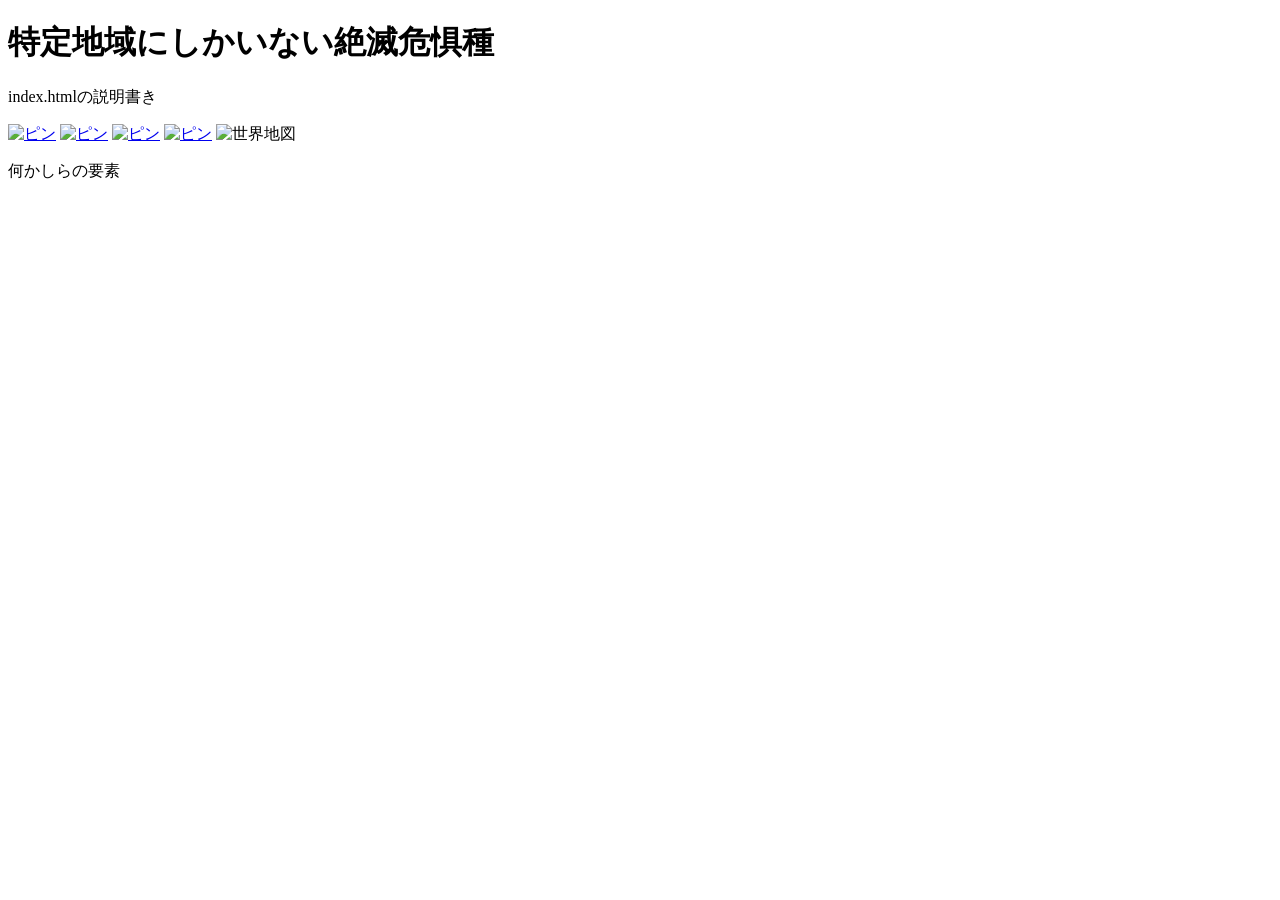
==== index.html @ bf21c81d "index.htmlの大体の形を製作" ====
<!DOCTYPE html>
<html lang="ja">
<head>
    <meta charset="UTF-8">
    <meta name="viewport" content="width=device-width, initial-scale=1.0">
    <meta name="description" content="絶滅危惧種の動物達">
    <link rel="stylesheet" href="./css/test.css">
    <title>絶滅危惧種の動物達</title>
</head>
<body>
    <header class="header">
        <h1 class="title-text">特定地域にしかいない絶滅危惧種</h1>
    </header>
    <main class="main">
        <p class="main-text">index.htmlの説明書き</p>
        <div class="map-box">
            <a class="iriomote" href="./animal/iriomoteyamaneko/iriomote.html"><img src="./kkrn_icon_pin_1.png" class="iriomote-pin" alt="ピン"></a>
            <a class="wooperLooper" href="./animal/wooperLooper/wooperLooper.html"><img src="./kkrn_icon_pin_1.png" class="wooperLooper-pin" alt="ピン"></a>
            <a class="komodo_dragon" href="./animal/komodo_dragon/komodo_dragon.html"><img src="./kkrn_icon_pin_1.png" class="komodo_dragon-pin" alt="ピン"></a>
            <a class="tasmanian_devil" href="./animal/tasmanian_devil/tasmanian_devil.html"><img src="./kkrn_icon_pin_1.png" class="tasmanian_devil-pin" alt="ピン"></a>
            <img src="./2578.jpg" class="world-map" alt="世界地図">
        </div>
    </main>
    <footer class="footer">
        <p>何かしらの要素</p>
    </footer>
</body>
</html>
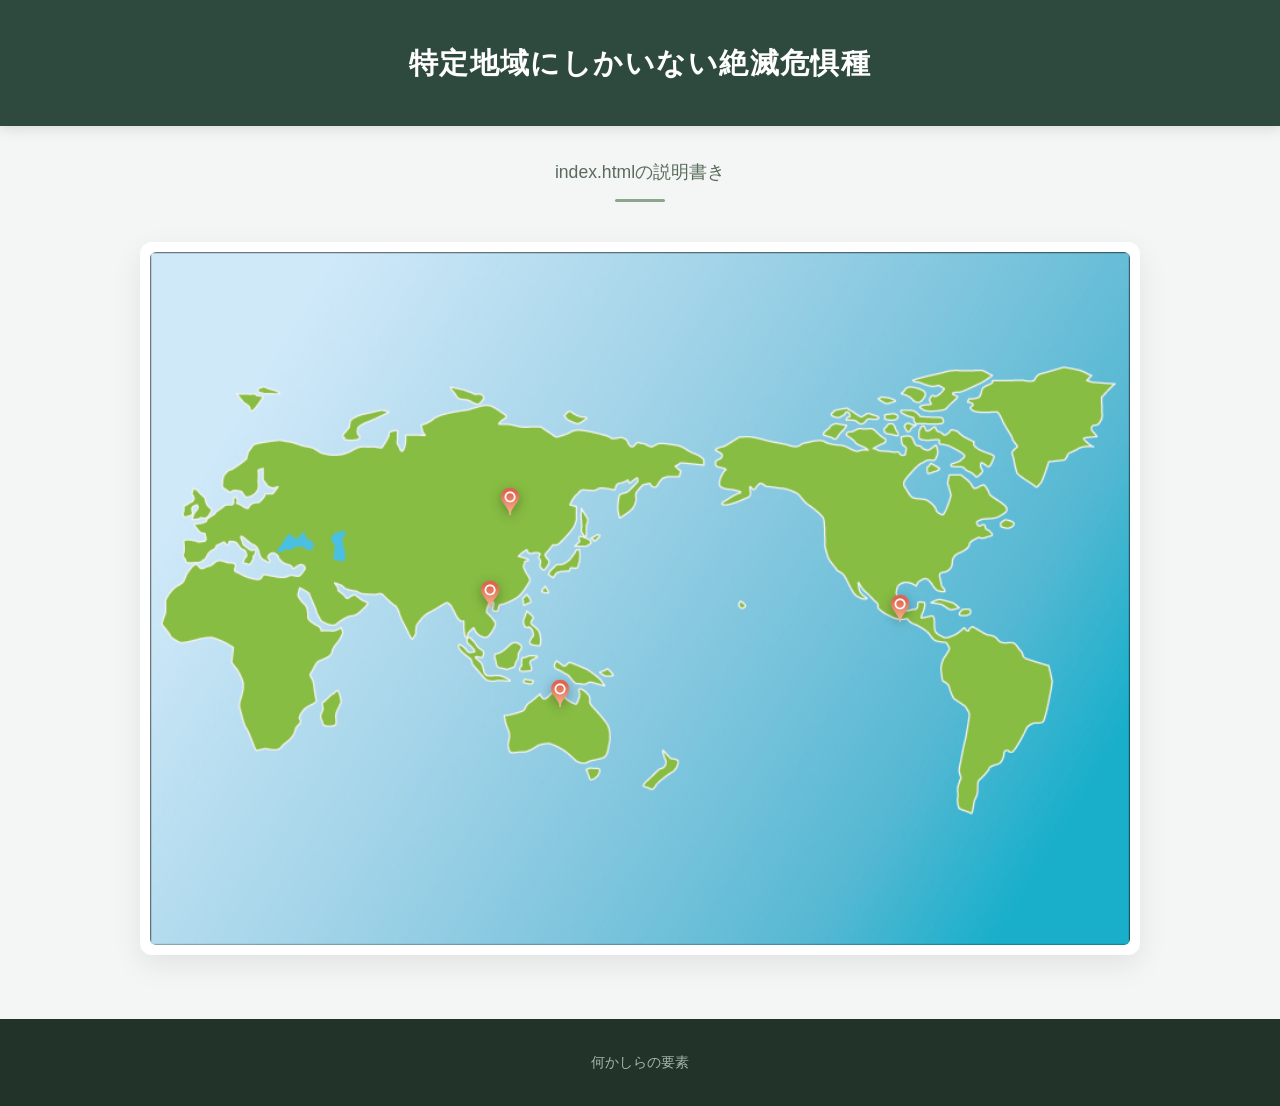
==== commit 6f841545: "index.htmlにcss適応" ====
--- a/index.html
+++ b/index.html
@@ -4,7 +4,7 @@
     <meta charset="UTF-8">
     <meta name="viewport" content="width=device-width, initial-scale=1.0">
     <meta name="description" content="絶滅危惧種の動物達">
-    <link rel="stylesheet" href="./css/test.css">
+    <link rel="stylesheet" href="./style.css">
     <title>絶滅危惧種の動物達</title>
 </head>
 <body>
--- a/style.css
+++ b/style.css
@@ -0,0 +1,127 @@
+@charset "utf-8";
+
+*,
+::before,
+::after {
+    padding: 0;
+    margin: 0;
+    box-sizing: border-box;
+}
+
+body {
+    font-family: sans-serif;
+    background-color: #f4f6f5;
+    color: #2c3e50;
+    line-height: 1.6;
+}
+
+a {
+    text-decoration: none;
+    color: inherit;
+}
+
+.header {
+    background-color: #2e4a3f; 
+    color: #ffffff;
+    padding: 2.5rem 1rem;
+    box-shadow: 0 4px 12px rgba(0, 0, 0, 0.1);
+    margin-bottom: 2rem;
+}
+
+.title-text {
+    text-align: center;
+    font-size: 1.8rem;
+    font-weight: 700;
+    letter-spacing: 0.05em;
+}
+
+.main {
+    max-width: 1200px;
+    margin: 0 auto;
+    padding: 0 1.5rem 4rem 1.5rem;
+}
+
+.main-text {
+    text-align: center;
+    font-size: 1.1rem;
+    color: #5a6b5c;
+    margin-bottom: 2.5rem;
+    position: relative;
+}
+
+.main-text::after {
+    content: "";
+    display: block;
+    width: 50px;
+    height: 3px;
+    background-color: #8da490;
+    margin: 0.8rem auto 0 auto;
+    border-radius: 2px;
+}
+
+.map-box {
+    position: relative;
+    width: 100%;
+    max-width: 1000px;
+    margin: 0 auto;
+    background-color: #ffffff;
+    padding: 10px;
+    border-radius: 12px;
+    box-shadow: 0 10px 30px rgba(0, 0, 0, 0.08);
+    overflow: hidden;
+}
+
+.world-map {
+    display: block;
+    width: 100%;
+    height: auto;
+    border-radius: 6px;
+}
+
+.map-box a {
+    position: absolute;
+    transform: translate(-50%, -100%); 
+    z-index: 10;
+    transition: transform 0.2s ease, filter 0.2s ease;
+}
+
+
+.map-box img[class$="-pin"] {
+    width: 36px;  
+    height: auto;
+    filter: drop-shadow(0 3px 6px rgba(0, 0, 0, 0.3)); 
+}
+
+
+.map-box a:hover {
+    transform: translate(-50%, -110%) scale(1.15); 
+    filter: brightness(1.2); 
+}
+
+.iriomote {
+    top: 40%;
+    left: 37%;
+}
+
+.tasmanian_devil {
+    top: 67%;
+    left: 42%;
+}
+
+.komodo_dragon {
+    top: 53%;
+    left: 35%;
+}
+
+.wooperLooper {
+    top: 55%;
+    left: 76%; 
+}
+
+.footer {
+    background-color: #22332a;
+    color: #a3b8ab;
+    text-align: center;
+    padding: 2rem 1rem;
+    font-size: 0.9rem;
+}
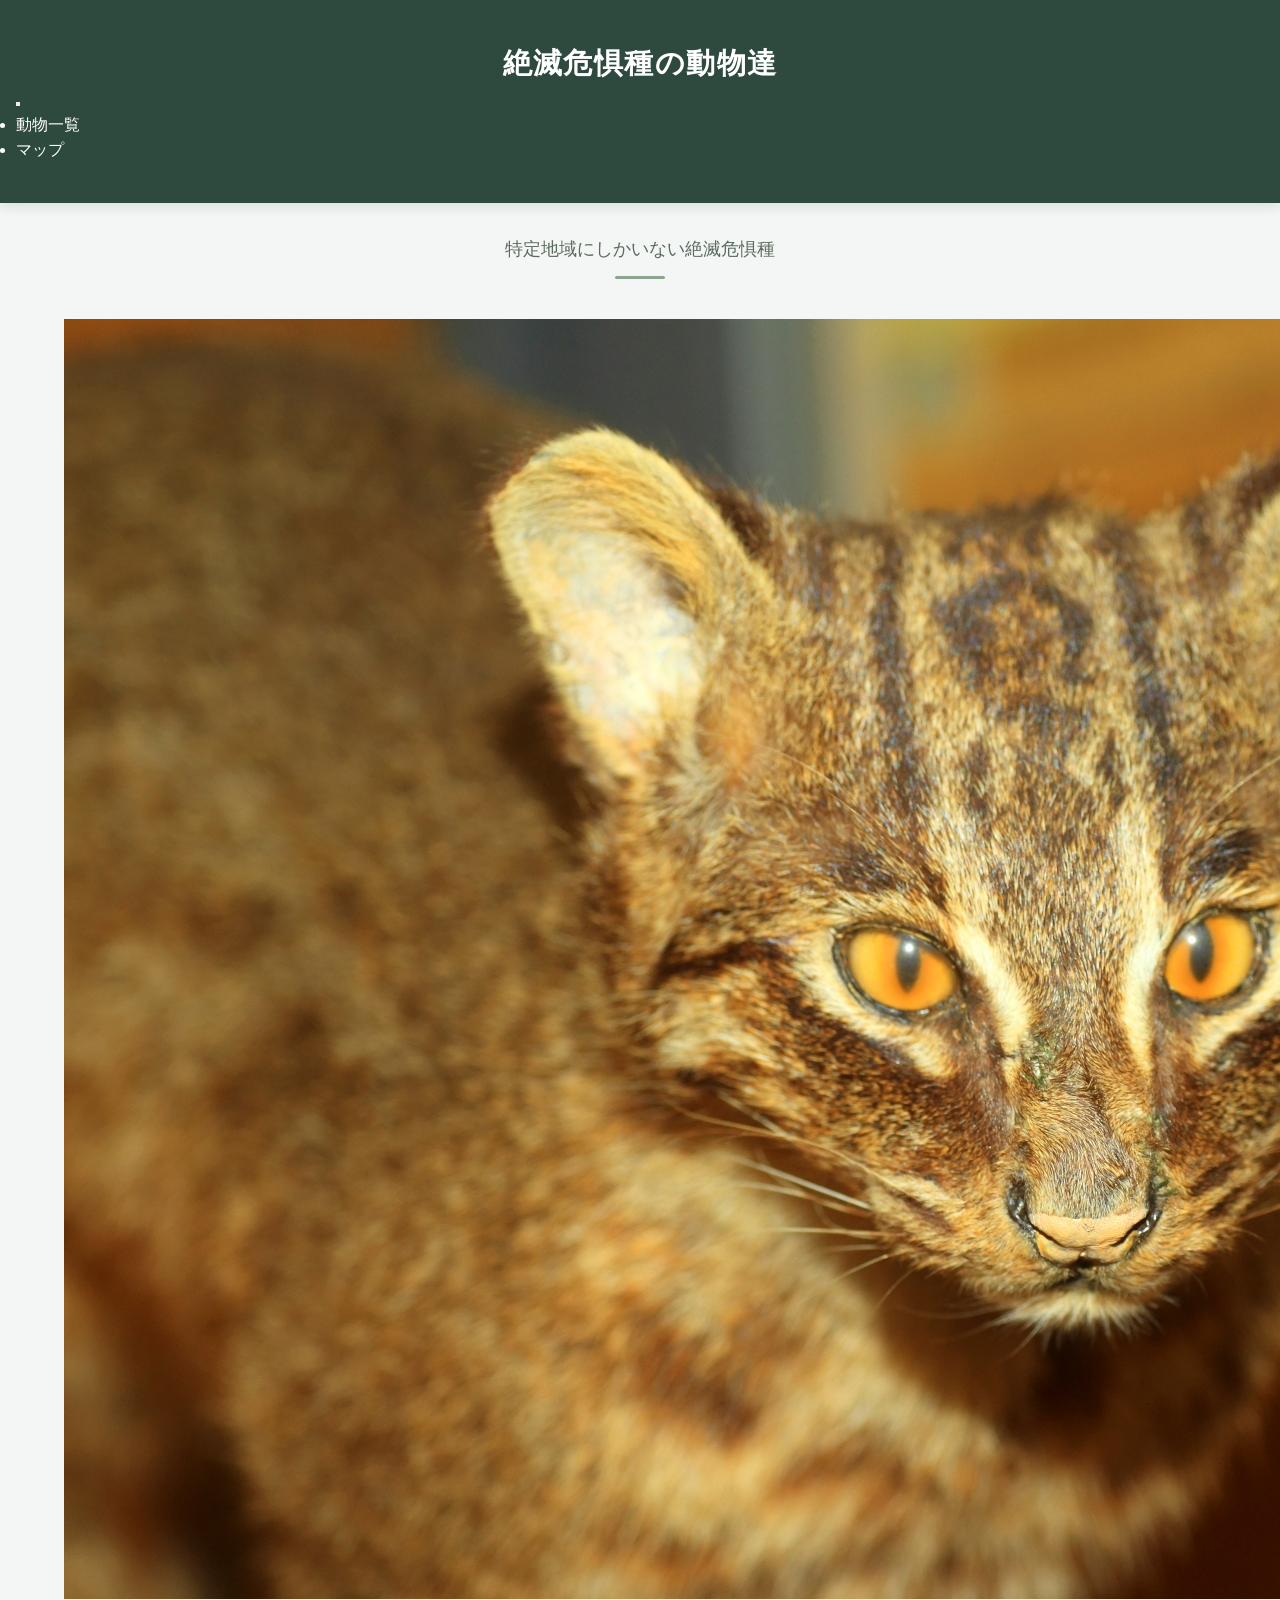
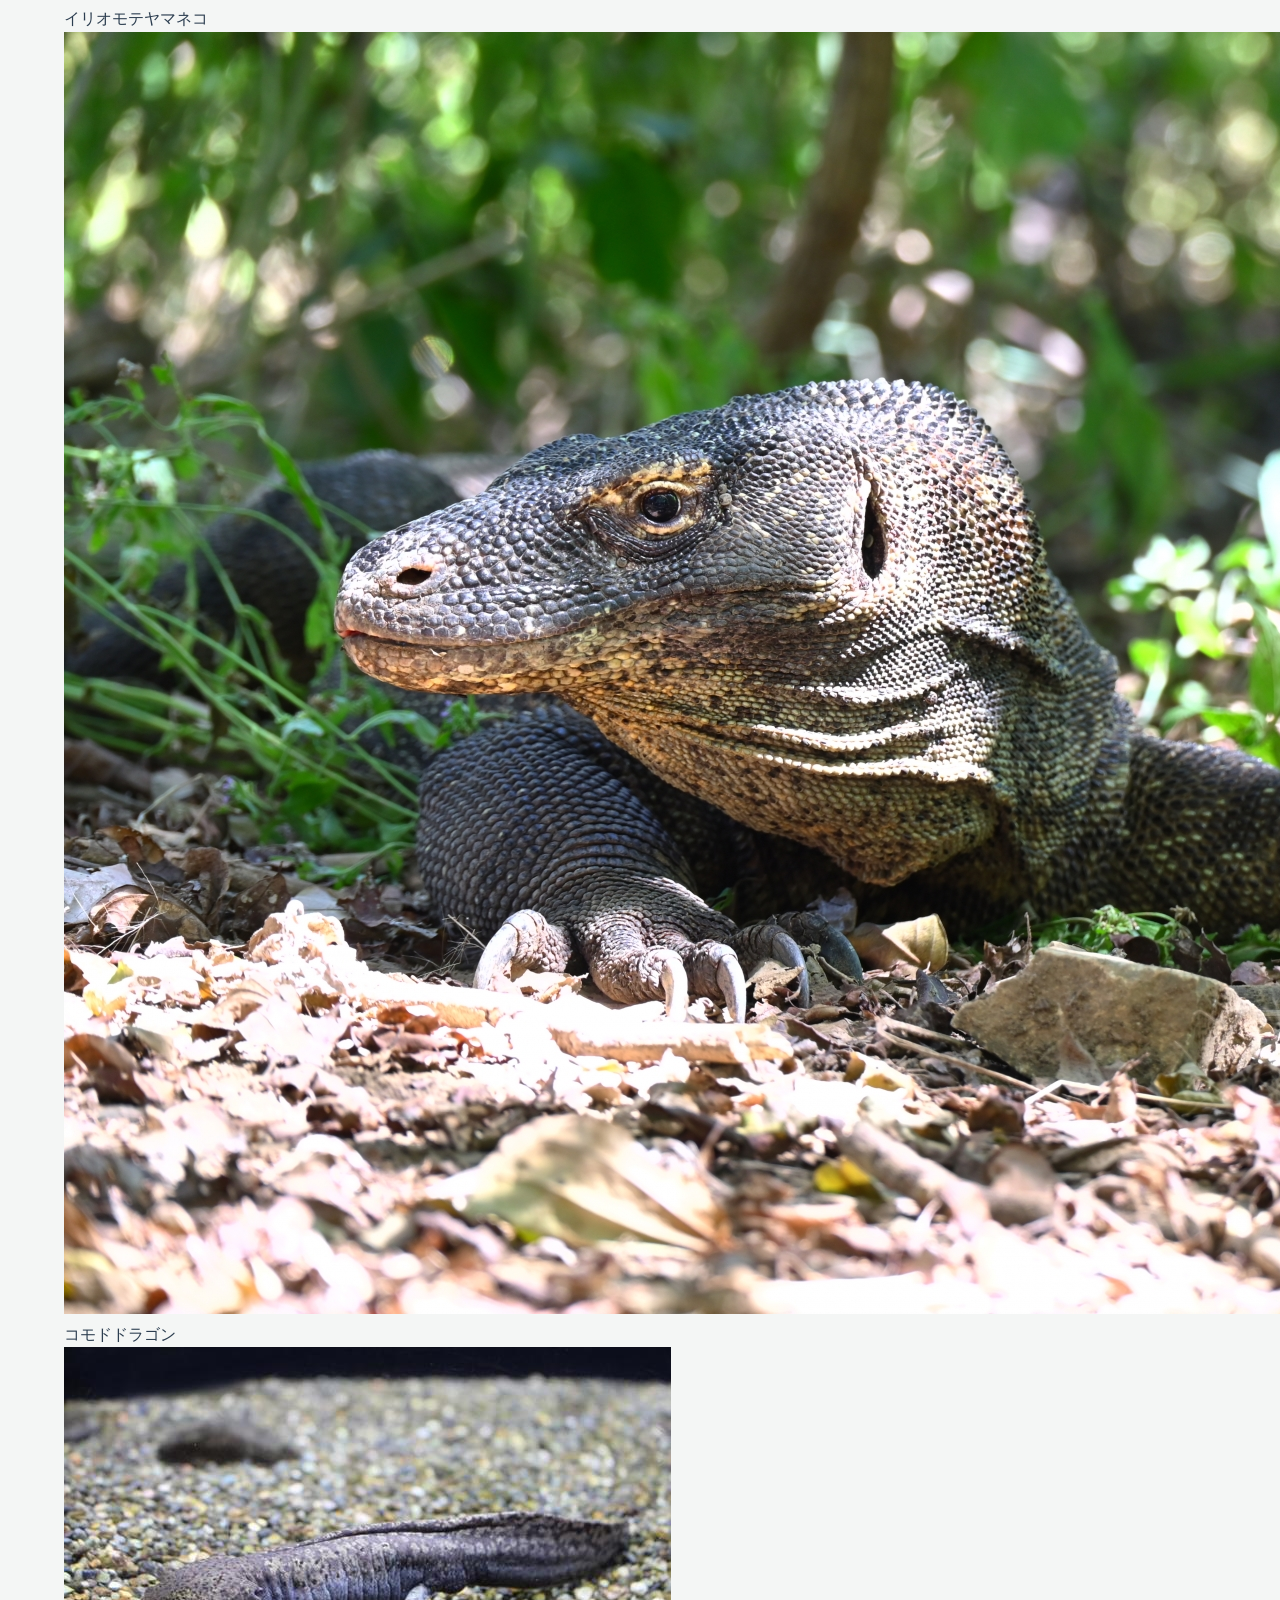
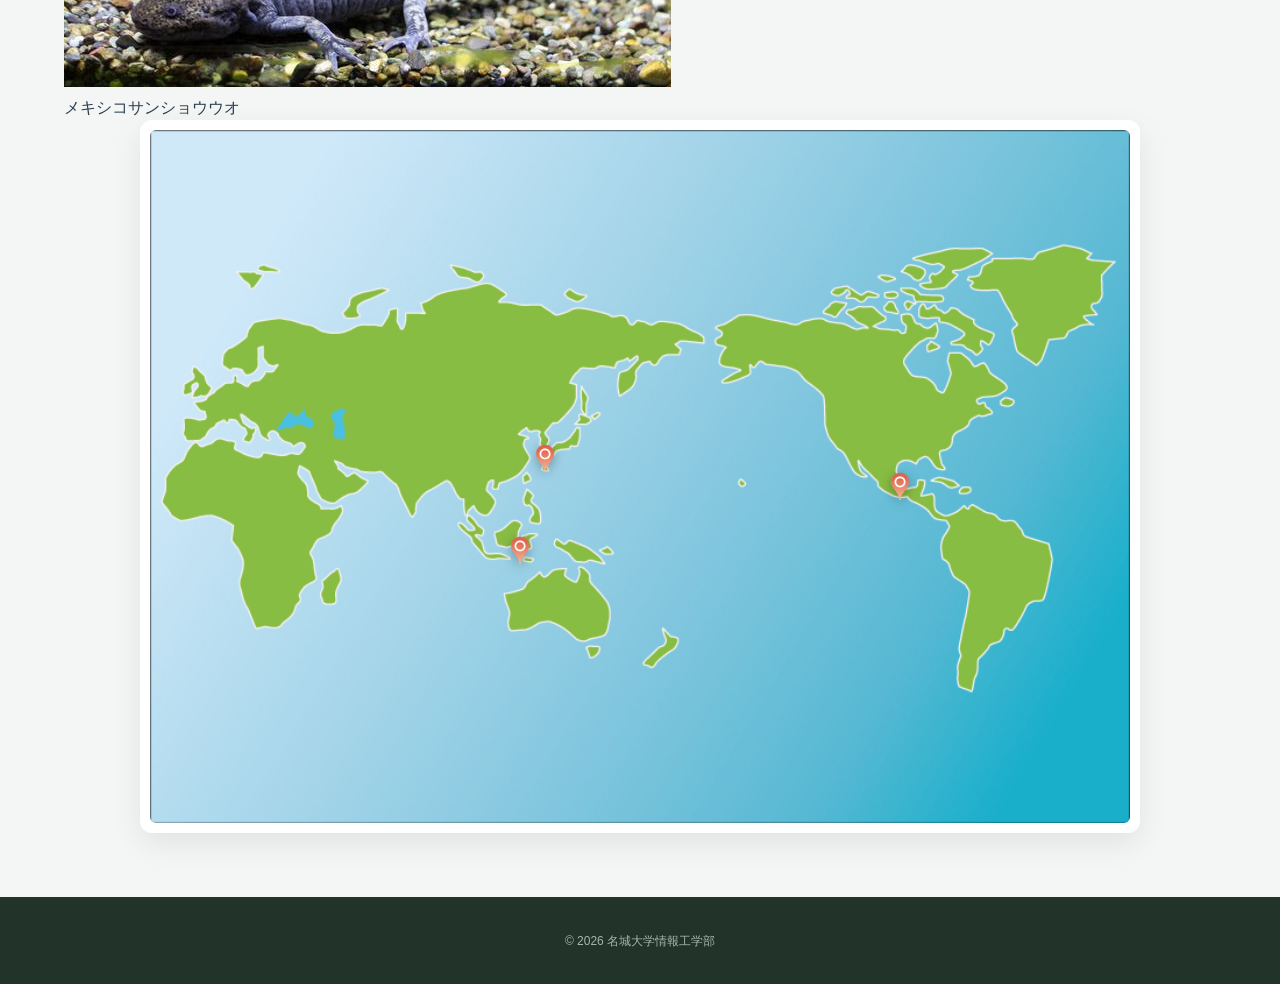
==== commit 340ef101: "index.htmlとりあえず完成" ====
--- a/index.html
+++ b/index.html
@@ -9,20 +9,57 @@
 </head>
 <body>
     <header class="header">
-        <h1 class="title-text">特定地域にしかいない絶滅危惧種</h1>
+        <div class="header-inner">
+            <h1 class="title-text" id="list">絶滅危惧種の動物達</h1>
+            <button class="toggle-menu-button"></button>
+            <div class="header-site-menu">
+                <nav class="site-menu">
+                    <ul>
+                        <li><a href="#list">動物一覧</a></li>
+                        <li><a href="#map-box">マップ</a></li>
+                    </ul>
+                </nav>
+            </div>
+        </div>
     </header>
     <main class="main">
-        <p class="main-text">index.htmlの説明書き</p>
-        <div class="map-box">
-            <a class="iriomote" href="./animal/iriomoteyamaneko/iriomote.html"><img src="./kkrn_icon_pin_1.png" class="iriomote-pin" alt="ピン"></a>
-            <a class="wooperLooper" href="./animal/wooperLooper/wooperLooper.html"><img src="./kkrn_icon_pin_1.png" class="wooperLooper-pin" alt="ピン"></a>
-            <a class="komodo_dragon" href="./animal/komodo_dragon/komodo_dragon.html"><img src="./kkrn_icon_pin_1.png" class="komodo_dragon-pin" alt="ピン"></a>
-            <a class="tasmanian_devil" href="./animal/tasmanian_devil/tasmanian_devil.html"><img src="./kkrn_icon_pin_1.png" class="tasmanian_devil-pin" alt="ピン"></a>
-            <img src="./2578.jpg" class="world-map" alt="世界地図">
-        </div>
+        <p class="main-text">特定地域にしかいない絶滅危惧種</p>
+        <section class="animal-list">
+            <div class="animals">
+                <a href="./animal/iriomoteyamaneko/iriomote.html">
+                    <div class="animal">
+                        <img class="iriomote-img" src="./animal/iriomoteyamaneko/mayaneko_1.jpg" alt="イリオモテヤマネコ">
+                        <p class="animal-name">イリオモテヤマネコ</p>
+                    </div>    
+                </a>
+                <a href="./animal/komodo_dragon/komodo_dragon.html">
+                    <div class="animal">
+                        <img class="komodo-img" src="./animal/komodo_dragon/komodo_dragon.jpg" alt="コモドドラゴン">
+                        <p class="animal-name">コモドドラゴン</p>
+                    </div>    
+                </a>
+                <a href="./animal/wooperLooper/wooperLooper.html">
+                    <div class="animal">
+                        <img class="wooper-img" src="./animal/wooperLooper/wooper_1.jpeg" alt="メキシコサンショウウオ">
+                        <p class="animal-name">メキシコサンショウウオ</p>
+                    </div>
+                </a>
+            </div>
+        </section>
+        <section class="map-box" id="map-box">
+            <img src="./images/world_map.jpg" class="world-map" alt="世界地図">
+            <div class="pin">
+                <a class="iriomote" href="./animal/iriomoteyamaneko/iriomote.html"><img src="./images/pin_icon.png" class="iriomote-pin" alt="ピン"></a>
+                <a class="wooperLooper" href="./animal/wooperLooper/wooperLooper.html"><img src="./images/pin_icon.png" class="wooperLooper-pin" alt="ピン"></a>
+                <a class="komodo_dragon" href="./animal/komodo_dragon/komodo_dragon.html"><img src="./images/pin_icon.png" class="komodo_dragon-pin" alt="ピン"></a>
+            </div>
+        </section>
     </main>
     <footer class="footer">
-        <p>何かしらの要素</p>
+        <p class="copyright">
+            <small>© 2026 名城大学情報工学部</small>
+        </p>
     </footer>
+    <script src="./toggle-menu.js"></script>
 </body>
 </html>
--- a/style.css
+++ b/style.css
@@ -99,18 +99,18 @@
 }
 
 .iriomote {
-    top: 40%;
-    left: 37%;
+    top: 51%;
+    left: 40.5%;
 }
 
 .tasmanian_devil {
-    top: 67%;
-    left: 42%;
+    top: 76%;
+    left: 45.5%;
 }
 
 .komodo_dragon {
-    top: 53%;
-    left: 35%;
+    top: 64%;
+    left: 38%;
 }
 
 .wooperLooper {
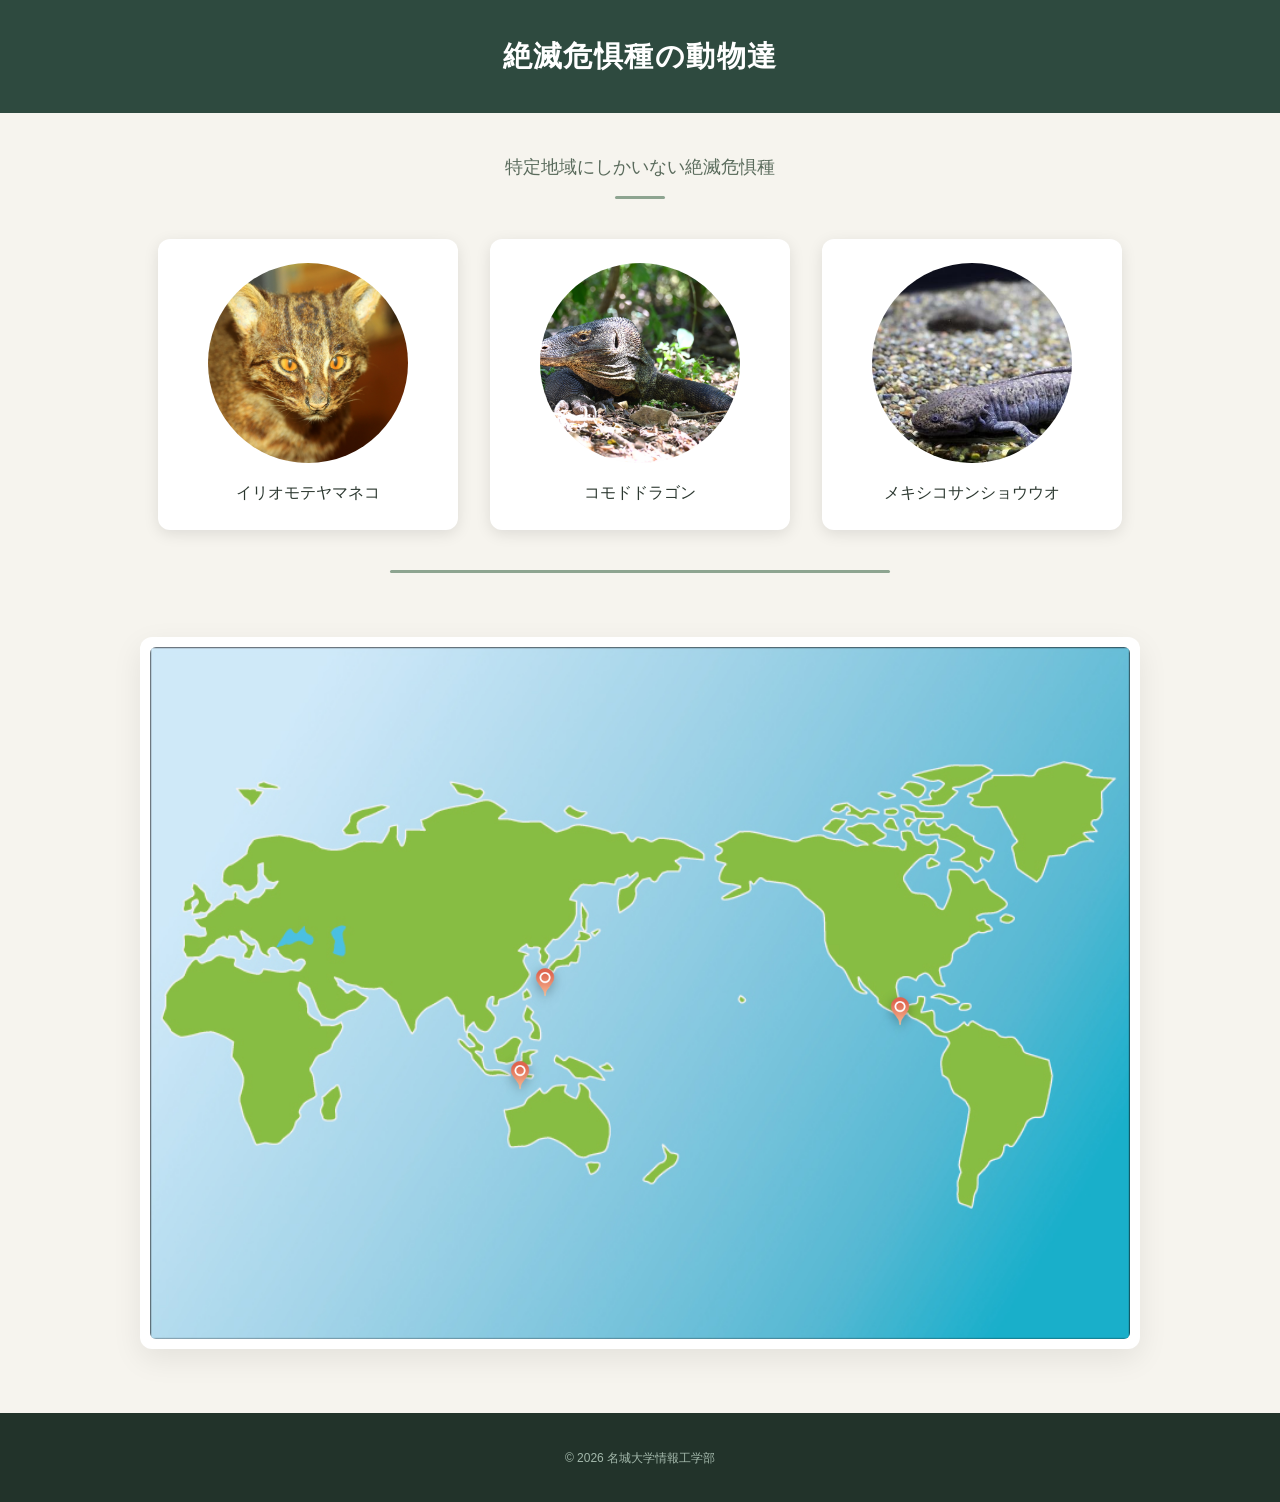
==== commit 69ae111b: "ページ内リンク修正" ====
--- a/index.html
+++ b/index.html
@@ -10,12 +10,12 @@
 <body>
     <header class="header">
         <div class="header-inner">
-            <h1 class="title-text" id="list">絶滅危惧種の動物達</h1>
+            <h1 class="title-text">絶滅危惧種の動物達</h1>
             <button class="toggle-menu-button"></button>
             <div class="header-site-menu">
                 <nav class="site-menu">
                     <ul>
-                        <li><a href="#list">動物一覧</a></li>
+                        <li><a href="#">動物一覧</a></li>
                         <li><a href="#map-box">マップ</a></li>
                     </ul>
                 </nav>
--- a/style.css
+++ b/style.css
@@ -10,9 +10,9 @@
 
 body {
     font-family: sans-serif;
-    background-color: #f4f6f5;
-    color: #2c3e50;
-    line-height: 1.6;
+    background-color: #f6f4ee;
+    color: #2c3830;
+    line-height: 1.7;
 }
 
 a {
@@ -20,12 +20,26 @@
     color: inherit;
 }
 
+img {
+    max-width: 100%;
+    display: block;
+}
+
 .header {
     background-color: #2e4a3f; 
     color: #ffffff;
-    padding: 2.5rem 1rem;
-    box-shadow: 0 4px 12px rgba(0, 0, 0, 0.1);
-    margin-bottom: 2rem;
+    padding: 2rem 1.5rem;
+    margin-bottom: 2.5rem;
+}
+
+.header-inner {
+    display: flex;
+    align-items: center;
+    justify-content: center;
+}
+
+.toggle-menu-button {
+    display: none;
 }
 
 .title-text {
@@ -35,6 +49,241 @@
     letter-spacing: 0.05em;
 }
 
+.header-site-menu {
+    display: none;
+}
+
+.main {
+    max-width: 1200px;
+    margin: 0 auto;
+    padding: 0 1.5rem 4rem 1.5rem;
+}
+
+.main-text {
+    text-align: center;
+    font-size: 1.1rem;
+    color: #5c6b60;
+    margin-bottom: 0 auto 3rem;
+}
+
+.main-text::after {
+    content: "";
+    display: block;
+    width: 500px;
+    height: 3px;
+    background-color: #8da490;
+    margin: 0.8rem auto 0 auto;
+    border-radius: 2px;
+}
+
+.animal-list {
+    margin-bottom: 4rem;
+}
+
+.animal-list::after {
+    content: "";
+    display: block;
+    width: 500px;
+    height: 3px;
+    background-color: #8da490;
+    margin: 0.8rem auto 0 auto;
+    border-radius: 2px;
+}
+
+.animals {
+    display: flex;
+    justify-content: center;
+    margin: 40px;
+    gap: 2rem;
+}
+
+.animals a {
+    width: 300px;
+    background-color: #ffffff;
+    border-radius: 12px;
+    box-shadow: 0 4px 15px rgba(0, 0, 0, 0.1);
+    overflow: hidden;
+}
+
+.animal {
+    display: flex;
+    flex-direction: column;
+    align-items: center;
+    padding: 24px 16px;
+}
+
+.iriomote-img {
+    width: 200px;
+    height: 200px;
+    object-fit: cover;
+    border-radius: 50%;
+    margin-bottom: 16px;
+}
+
+.komodo-img {
+    width: 200px;
+    height: 200px;
+    object-fit: cover;
+    border-radius: 50%;
+    margin-bottom: 16px;
+}
+
+.wooper-img {
+    width: 200px;
+    height: 200px;
+    object-fit: cover;
+    border-radius: 50%;
+    margin-bottom: 16px;
+    object-position:  left center;
+}
+
+.animal-name {
+    text-align: center;
+    font-weight: 500;
+}
+
+.map-box {
+    position: relative;
+    max-width: 1000px;
+    margin: 4px auto;
+    background-color: #ffffff;
+    padding: 10px;
+    border-radius: 12px;
+    box-shadow: 0 10px 30px rgba(0, 0, 0, 0.1);
+    overflow: hidden;
+}
+
+.world-map {
+    width: 100%;
+    border-radius: 6px;
+}
+
+.pin a {
+    position: absolute;
+    transform: translate(-50%, -100%); 
+    transition: transform 0.2s ease;
+}
+
+
+.pin img {
+    width: 36px;  
+    filter: drop-shadow(0 3px 6px rgba(0, 0, 0, 0.3)); 
+}
+
+.pin a:hover {
+    transform: translate(-50%, -110%) scale(1.15); 
+    filter: brightness(1.2); 
+}
+
+.iriomote {
+    top: 51%;
+    left: 40.5%;
+}
+
+.komodo_dragon {
+    top: 64%;
+    left: 38%;
+}
+
+.wooperLooper {
+    top: 55%;
+    left: 76%; 
+}
+
+.footer {
+    background-color: #22332a;
+    color: #a3b8ab;
+    text-align: center;
+    padding: 2rem 1rem;
+    font-size: 1rem;
+}
+
+@media (max-width: 800px) {
+    .header {
+        position: fixed;
+        top: 0;
+        left: 0;
+        right: 0;
+        z-index: 20;
+        margin-bottom: 0;
+        padding: 1rem 1.25rem;
+    }
+
+    .header-inner {
+        justify-content: space-between;
+    }
+
+    .title-text {
+        font-size: 1.3rem;
+    }
+
+    .toggle-menu-button {
+        display: block;
+        width: 44px;
+        height: 34px;
+        background-image: url(./images/icon-menu.png);
+        background-size: 50%;
+        background-position: center;
+        background-repeat: no-repeat;
+        background-color: transparent;
+        border: none;
+        border-radius: 0;
+        outline: none;
+    }
+
+    .header-site-menu {
+        position: absolute;
+        top: 100%;
+        left: 0;
+        right: 0;
+        background-color: #1c2e26;
+        padding: 1.5rem 0 2.5rem;
+    }
+
+    .header-site-menu.is-show {
+        display: block;
+    }
+
+    .site-menu ul {
+        flex-direction: column;
+        align-items: center;
+        gap: 1.25rem;
+    }
+
+    .site-menu li {
+        text-align: center;
+        margin-top: 20px;
+    }
+    
+    .main {
+        padding-top: 130px;
+    }
+
+    .animals {
+        flex-direction: column;
+        align-items: center;
+    }
+
+    .animals a {
+        width: 100%;
+        max-width: 320px;
+    }
+
+    .iriomote-img {
+        width: 160px;
+        height: 160px;
+    }
+
+    .komodo-img {
+        width: 160px;
+        height: 160px;
+    }
+
+    .wooper-img {
+        width: 160px;
+        height: 160px;
+    }
+}
 .main {
     max-width: 1200px;
     margin: 0 auto;
